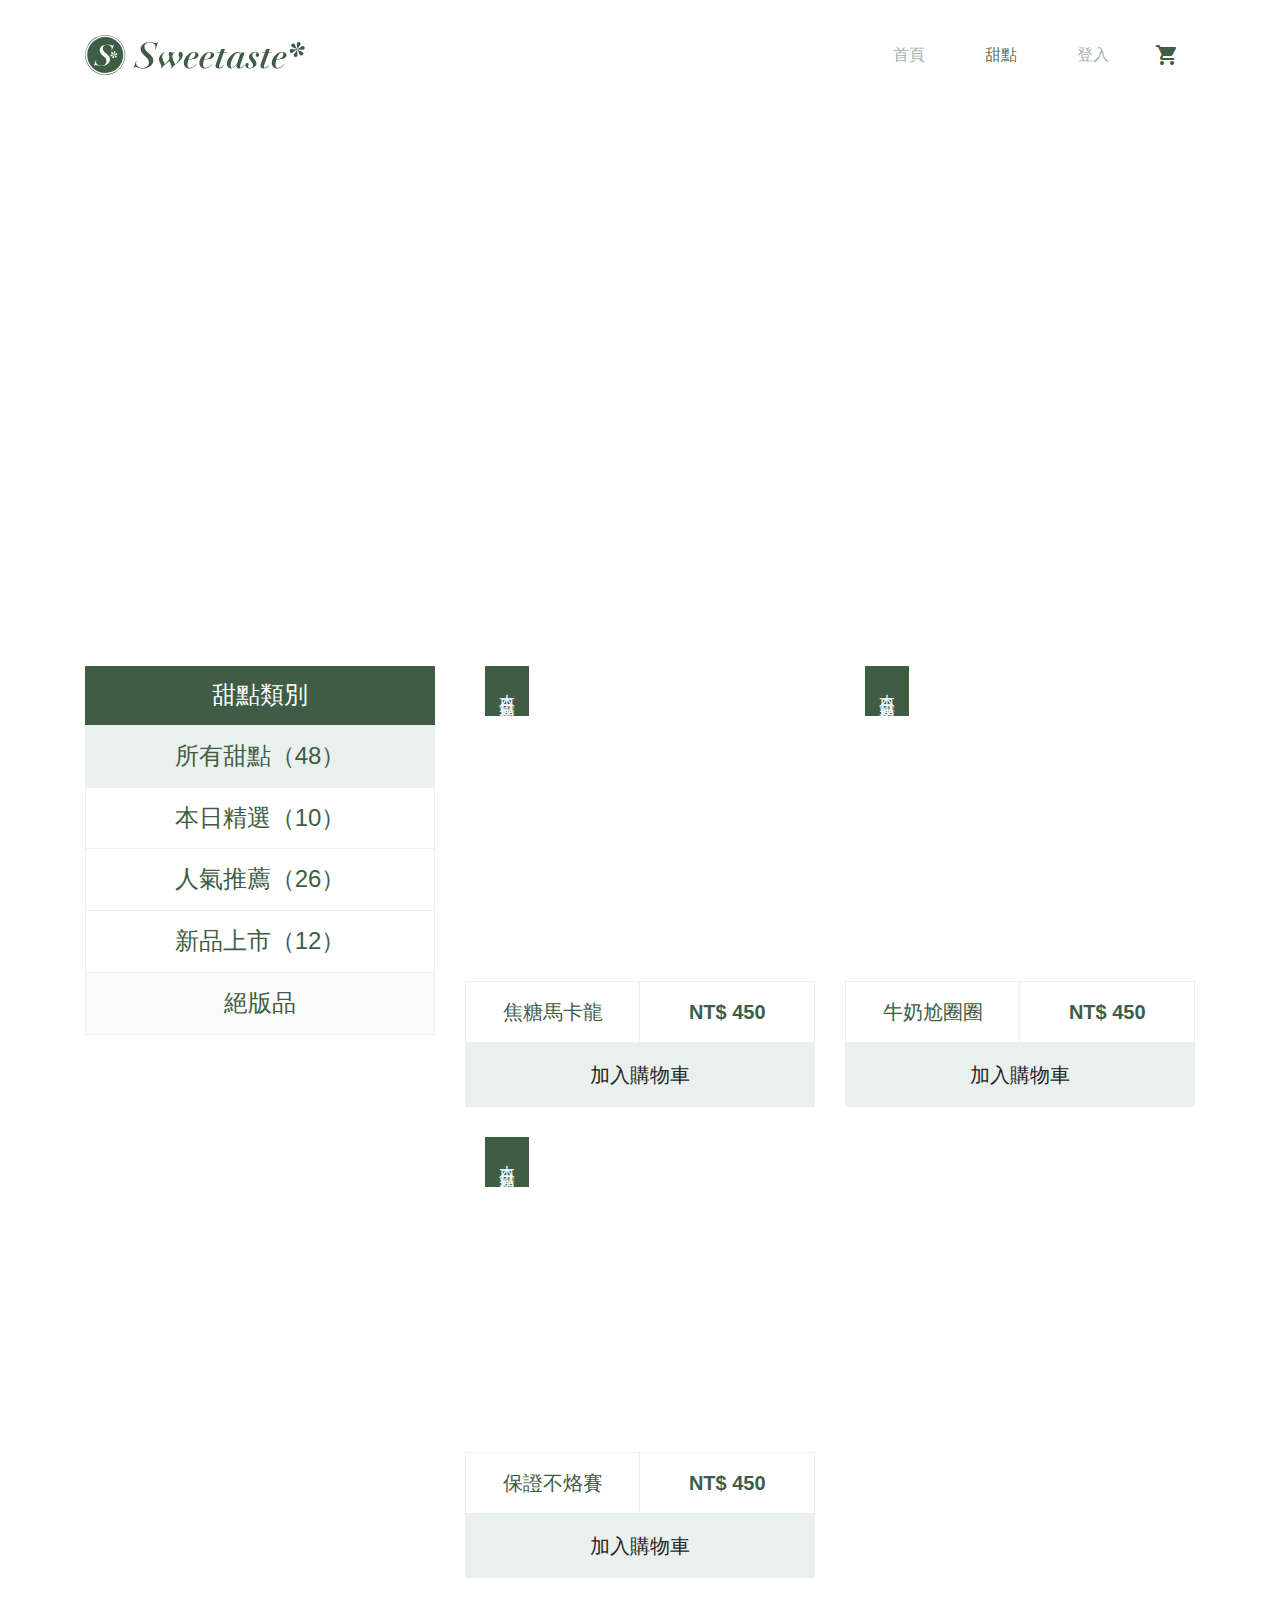
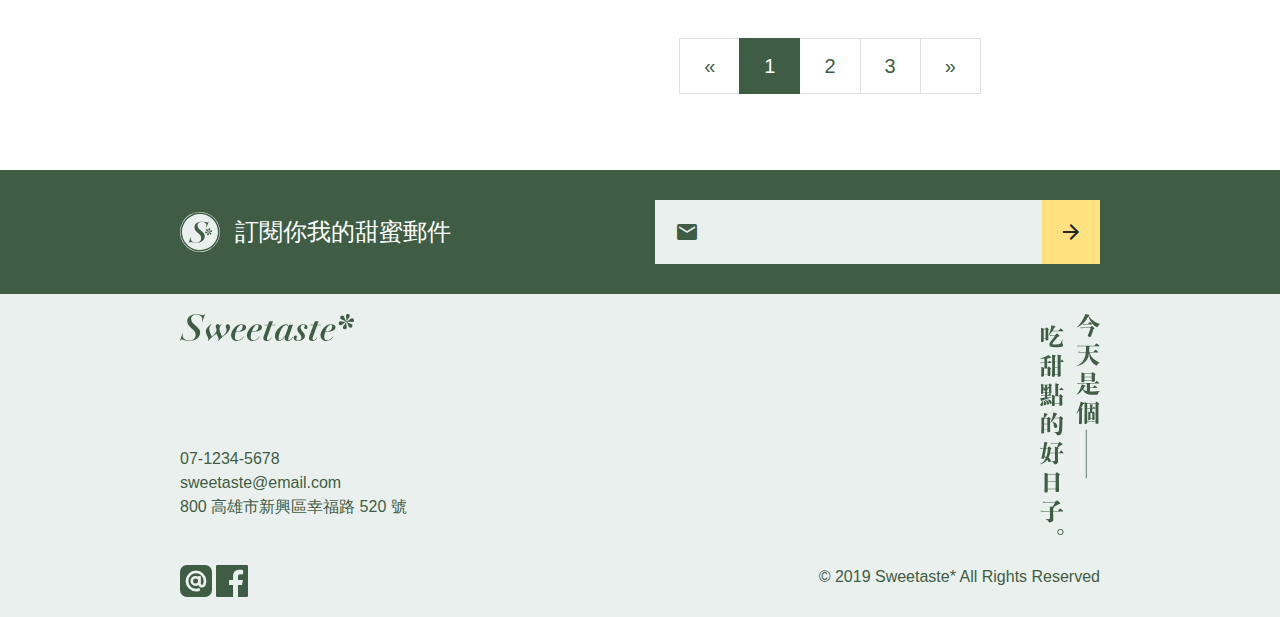
==== product.html @ 0f98a3c7 "Sweetaste v1.0" ====
<!DOCTYPE html>
<html lang="en">

<head>
    <meta charset="UTF-8">
    <title>Sweetaste - 產品列表</title>
    <meta name="viewport" content="width=device-width, initial-scale=1.0">
    <meta http-equiv="X-UA-Compatible" content="ie=edge">
    <meta name="keywords" content="Bootstrap, SASS, SCSS, Sweetaste,甜點電商, hexschool, 六角學院,">
    <meta property="description" content="六角學院 Bootstrap 課程最終作業，使用 Bootstrap 結合 SCSS 製作完成">
    <!-- Facebook -->
    <meta property="og:title" content="Sweetaste 六角甜點工坊">
    <meta property="og:description" content="六角學院 Bootstrap 課程最終作業">
    <meta property="og:locale" content="zh_tw">
    <meta property="og:type" content="website">
    <!-- logo -->
    <link rel="icon" href="./images/favicon_48.ico">
    <!-- Font Awesome 4.7.0 -->
    <link rel="stylesheet" href="https://cdnjs.cloudflare.com/ajax/libs/font-awesome/4.7.0/css/font-awesome.min.css">
    <!-- Google Web Fonts -->
    <link href="https://fonts.googleapis.com/icon?family=Material+Icons" rel="stylesheet">
    <!-- Custom CSS -->
    <link rel="stylesheet" href="./stylesheets/all.css">
</head>

<body>
    <!-- Navbar -->
    <nav class="navbar navbar-expand-md navbar-light bg-white">
        <div class="container">
            <!-- menu toggle button -->
            <button class="navbar-toggler d-flex align-items-center border-0 d-md-none" type="button"
                data-toggle="collapse" data-target="#navbarSupportedContent" aria-controls="navbarSupportedContent"
                aria-expanded="false" aria-label="Toggle navigation">
                <i class="material-icons">menu</i>
            </button>
            <!-- brand logo -->
            <a class="navbar-brand" href="./index.html">
                <img src="./images/logo-all-dark.svg" width="220" height="40" class="d-none d-md-inline-block">
                <img src="./images/logotype-sm-dark.svg" width="114" height="18" class="d-inline-block d-md-none">
            </a>
            <!-- cart link -->
            <a class="nav-link d-flex align-items-center order-md-1" style="font-size: 24px;" href="./cart.html">
                <i class="material-icons">shopping_cart</i>
            </a>
            <!-- dropdown menu -->
            <div class="collapse navbar-collapse" id="navbarSupportedContent">
                <!-- 靠右 -->
                <ul class="navbar-nav ml-auto ">
                    <li class="nav-item">
                        <a class="nav-link" href="./index.html">首頁</a>
                    </li>
                    <li class="nav-item active">
                        <a class="nav-link" href="./product.html">甜點 <span class="sr-only">(current)</span></a>
                    </li>
                    <li class="nav-item">
                        <a class="nav-link" href="./login.html">登入</a>
                    </li>
                </ul>
            </div>
        </div>
    </nav>

    <!-- 進版圖 -->
    <div class="container px-0 px-md-3">
        <header>
            <div class="bg-cover"
                style="background-image: url(https://images.unsplash.com/photo-1512484457149-266d165a4eca?ixlib=rb-0.3.5&ixid=eyJhcHBfaWQiOjEyMDd9&s=786581a33fd6c9343735655439ce2e5a&auto=format&fit=crop&w=1380&q=80); height: 496px;">
            </div>
        </header>
    </div>

    <!-- 產品選單 -->
    <div class="container my-6">
        <div class="row">
            <!-- 選單 -->
            <div class="col-md-4 mb-5">
                <h2 class="bg-primary text-white text-center py-3 mb-0 h4">甜點類別</h2>
                <div class="list-group text-center">
                    <a href="#" class="list-group-item list-group-item-action h4 text-primary active">
                        所有甜點（48）
                    </a>
                    <a href="#" class="list-group-item list-group-item-action h4 text-primary">本日精選（10）</a>
                    <a href="#" class="list-group-item list-group-item-action h4 text-primary">人氣推薦（26）</a>
                    <a href="#" class="list-group-item list-group-item-action h4 text-primary">新品上市（12）</a>
                    <a href="#" class="list-group-item list-group-item-action h4 text-primary disabled" tabindex="-1"
                        aria-disabled="true" style="background-color: #FBFBFC;">絕版品</a>
                </div>
            </div>
            <!-- 產品 -->
            <div class="col-md-8">
                <div class="row">
                    <div class="col-md-6">
                        <div class="item-card mb-5">
                            <!-- item-image -->
                            <div class="item-image bg-cover"
                                style="background-image: url(https://images.unsplash.com/photo-1534073737927-85f1ebff1f5d?ixlib=rb-0.3.5&ixid=eyJhcHBfaWQiOjEyMDd9&s=1204e5551548223af82981f0025984ef&auto=format&fit=crop&w=634&q=80);">
                                <div class="item-tag">本日精選</div>
                            </div>
                            <!-- item-info -->
                            <div class="row no-gutters item-info d-flex justify-content-center">
                                <div class="col item-name text-primary">焦糖馬卡龍</div>
                                <div class="col item-price text-primary text-strong"><strong>NT$ 450</strong></div>
                            </div>
                            <!-- item-cart -->
                            <a href="#" class="btn btn-block btn-primary-lighter item-cart">加入購物車</a>
                        </div>
                    </div>
                    <div class="col-md-6">
                        <div class="item-card mb-5">
                            <div class="item-image bg-cover"
                                style="background-image: url(https://images.unsplash.com/photo-1525059337994-6f2a1311b4d4?ixlib=rb-0.3.5&ixid=eyJhcHBfaWQiOjEyMDd9&s=7ce5bbf66bdb4ed3b6965f0b3618aa43&auto=format&fit=crop&w=654&q=80);">
                                <div class="item-tag">本日精選</div>
                            </div>
                            <div class="row no-gutters item-info d-flex justify-content-center">
                                <div class="col item-name text-primary">牛奶尬圈圈</div>
                                <div class="col item-price text-primary text-strong"><strong>NT$ 450</strong></div>
                            </div>
                            <a href="#" class="btn btn-block btn-primary-lighter item-cart">加入購物車</a>
                        </div>
                    </div>
                    <div class="col-md-6">
                        <div class="item-card mb-5">
                            <div class="item-image bg-cover"
                                style="background-image: url(https://images.unsplash.com/photo-1490474504059-bf2db5ab2348?ixlib=rb-0.3.5&ixid=eyJhcHBfaWQiOjEyMDd9&s=0cad6d3de8adbdf6298d4ca5d094f8c6&auto=format&fit=crop&w=1350&q=80);">
                                <div class="item-tag">本日精選</div>
                            </div>
                            <div class="row no-gutters item-info d-flex justify-content-center">
                                <div class="col item-name text-primary">保證不烙賽</div>
                                <div class="col item-price text-primary text-strong"><strong>NT$ 450</strong></div>
                            </div>
                            <a href="#" class="btn btn-block btn-primary-lighter item-cart">加入購物車</a>
                        </div>
                    </div>
                </div>
                <!-- 頁碼 -->
                <nav aria-label="Page navigation" class="mt-5">
                    <ul class="pagination justify-content-center pagination-lg">
                        <li class="page-item">
                            <a class="page-link" href="#" aria-label="Previous">
                                <span aria-hidden="true">&laquo;</span>
                            </a>
                        </li>
                        <li class="page-item active"><a class="page-link" href="#">1</a></li>
                        <li class="page-item"><a class="page-link" href="#">2</a></li>
                        <li class="page-item"><a class="page-link" href="#">3</a></li>
                        <li class="page-item">
                            <a class="page-link" href="#" aria-label="Next">
                                <span aria-hidden="true">&raquo;</span>
                            </a>
                        </li>
                    </ul>
                </nav>
            </div>
        </div>
    </div>


    <!-- 訂閱郵件 -->
    <section class="py-5 bg-primary">
        <div class="container">
            <div class="row justify-content-center">
                <!-- 上半 -->
                <div
                    class="col-md-5 d-flex align-items-center justify-content-center justify-content-md-start mb-4 mb-md-0">
                    <img src="./images/logo-light.svg" width="40" height="40">
                    <span class="h4 text-white mb-0 mx-3">訂閱你我的甜蜜郵件</span>
                </div>
                <!-- 下半 -->
                <div class="col-md-5">
                    <div class="custom-form d-flex">
                        <label for="subscription" class="material-icons custom-form-icon text-primary">
                            email
                        </label>
                        <input type="email" id="subscription" class="custom-form-input">
                        <button class="btn btn-accent btn-lg d-flex align-items-center" style="padding: 1rem 1rem;">
                            <i class="material-icons">
                                arrow_forward
                            </i>
                        </button>
                    </div>
                </div>
            </div>
        </div>
    </section>

    <!-- Footer -->
    <footer class="py-4 bg-primary-lighter">
        <div class="container">
            <!-- 上半 -->
            <div class="row justify-content-center">
                <div class="col-md-5 d-flex flex-column justify-content-between">
                    <!-- 要用 div 包住不然圖片寬度會跑掉 -->
                    <div>
                        <img src="./images/logotype-sm-dark.svg" height="27">
                    </div>
                    <ul class="list-unstyled mt-5 text-primary">
                        <li>07-1234-5678</li>
                        <li><a href="mailto:sweetaste@email.com">sweetaste@email.com</a></li>
                        <li>800 高雄市新興區幸福路 520 號</li>
                    </ul>
                </div>
                <div class="col-md-5 d-none d-md-block text-right">
                    <img src="./images/sm-今天是個吃甜點的好日子.svg" width="60">
                </div>
            </div>
            <!-- 下半 -->
            <div class="row mt-4 justify-content-center">
                <div class="col-md-5 mt-2">
                    <img src="./images/ic-line@.svg" height="32" width="32">
                    <img src="./images/ic-facebook.svg" height="32" width="32">
                </div>
                <div class="col-md-5 text-md-right mt-2">
                    <span class="text-primary">© 2019 Sweetaste* All Rights Reserved</span>
                </div>
            </div>
        </div>

    </footer>

    <!-- Bootstrap JS -->
    <script src="https://code.jquery.com/jquery-3.3.1.slim.min.js"
        integrity="sha384-q8i/X+965DzO0rT7abK41JStQIAqVgRVzpbzo5smXKp4YfRvH+8abtTE1Pi6jizo" crossorigin="anonymous">
    </script>
    <script src="https://cdnjs.cloudflare.com/ajax/libs/popper.js/1.14.7/umd/popper.min.js"
        integrity="sha384-UO2eT0CpHqdSJQ6hJty5KVphtPhzWj9WO1clHTMGa3JDZwrnQq4sF86dIHNDz0W1" crossorigin="anonymous">
    </script>
    <script src="https://stackpath.bootstrapcdn.com/bootstrap/4.3.1/js/bootstrap.min.js"
        integrity="sha384-JjSmVgyd0p3pXB1rRibZUAYoIIy6OrQ6VrjIEaFf/nJGzIxFDsf4x0xIM+B07jRM" crossorigin="anonymous">
    </script>
    <!-- Custom JS -->
    <script src="./js/all.js"></script>
</body>

</html>
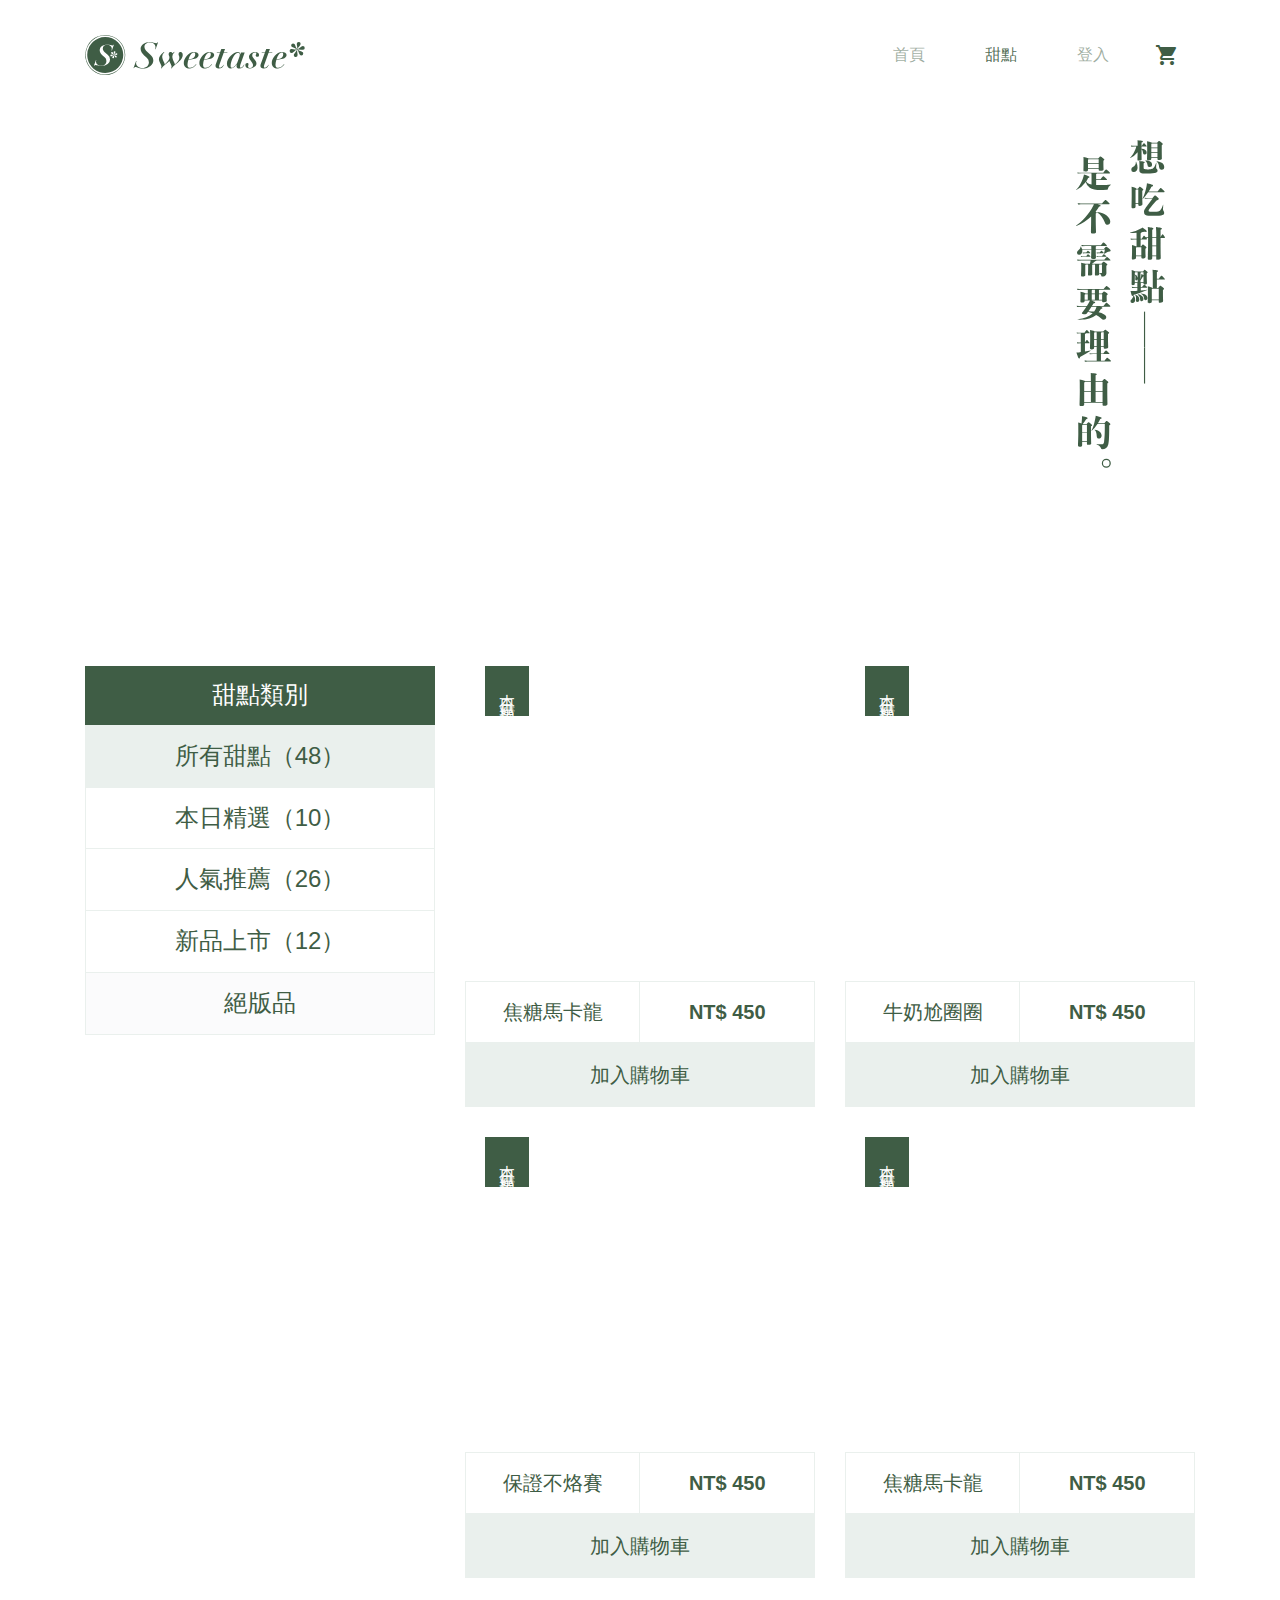
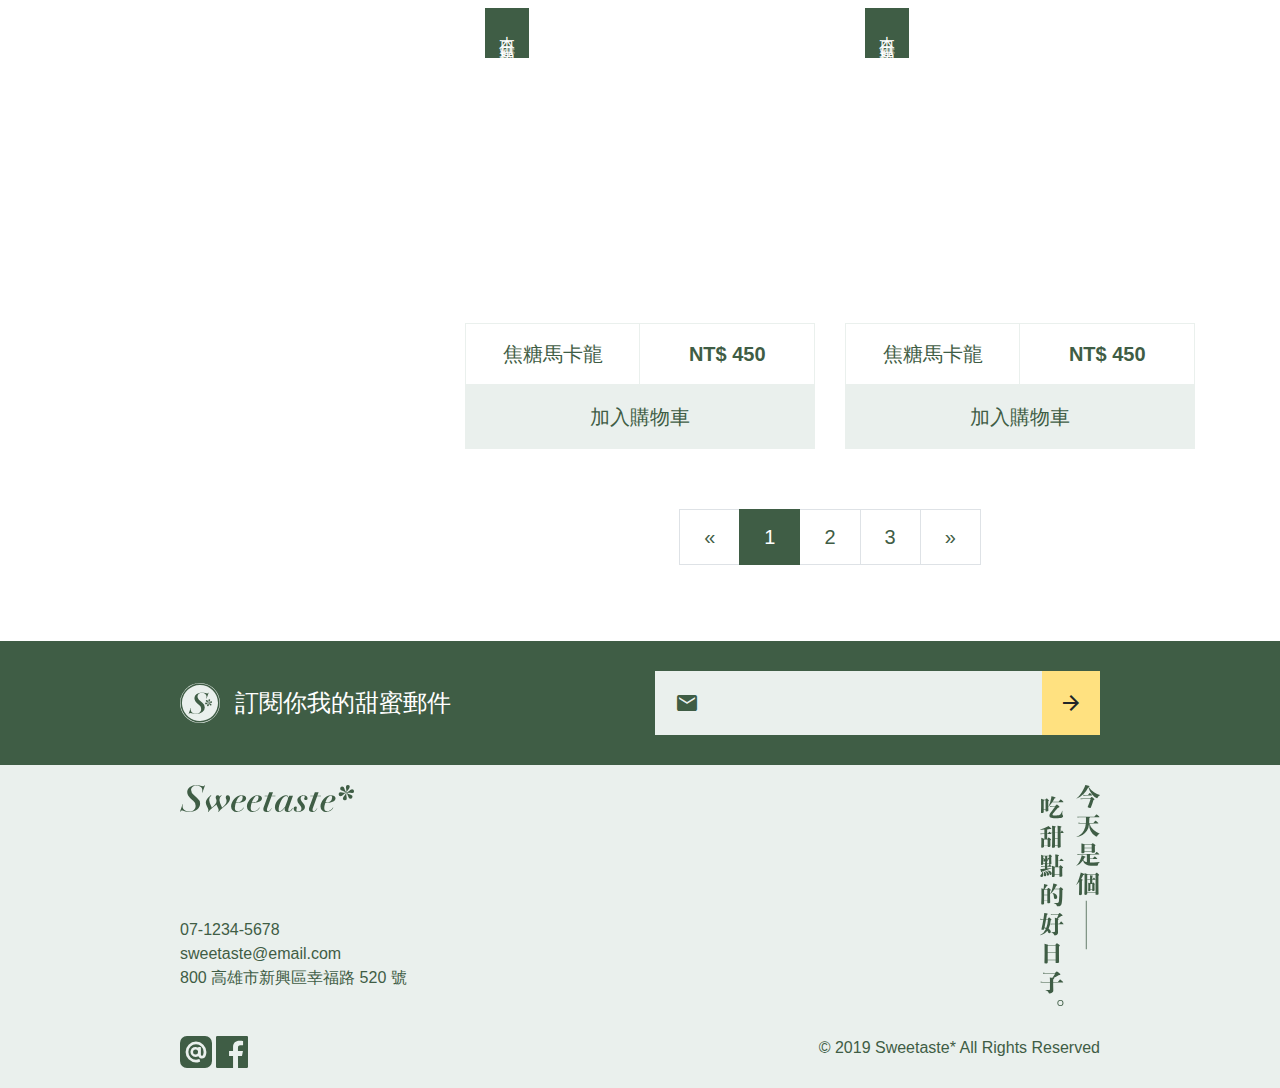
==== commit 4ff0c70f: "item-card updated" ====
--- a/product.html
+++ b/product.html
@@ -13,6 +13,8 @@
     <meta property="og:description" content="六角學院 Bootstrap 課程最終作業">
     <meta property="og:locale" content="zh_tw">
     <meta property="og:type" content="website">
+    <meta property="og:url" content="https://sealman234.github.io/Sweetaste/">
+    <meta property="og:image" content="https://images.unsplash.com/photo-1473256599800-b48c7c88cd7e?ixlib=rb-0.3.5&ixid=eyJhcHBfaWQiOjEyMDd9&s=ae0d68ab0db4ee79bdce92722b31112b&auto=format&fit=crop&w=2725&q=80">
     <!-- logo -->
     <link rel="icon" href="./images/favicon_48.ico">
     <!-- Font Awesome 4.7.0 -->
@@ -64,7 +66,8 @@
     <div class="container px-0 px-md-3">
         <header>
             <div class="bg-cover"
-                style="background-image: url(https://images.unsplash.com/photo-1512484457149-266d165a4eca?ixlib=rb-0.3.5&ixid=eyJhcHBfaWQiOjEyMDd9&s=786581a33fd6c9343735655439ce2e5a&auto=format&fit=crop&w=1380&q=80); height: 496px;">
+                style="background-image: url(https://images.unsplash.com/photo-1512484457149-266d165a4eca?ixlib=rb-0.3.5&ixid=eyJhcHBfaWQiOjEyMDd9&s=786581a33fd6c9343735655439ce2e5a&auto=format&fit=crop&w=1380&q=80); height: 496px; position: relative;">
+                <img src="./images/lg-想吃甜點是不需要理由的.svg" width="89" height="328" style="position: absolute; top: 30px; right: 30px;">
             </div>
         </header>
     </div>
@@ -128,6 +131,54 @@
                                 <div class="col item-name text-primary">保證不烙賽</div>
                                 <div class="col item-price text-primary text-strong"><strong>NT$ 450</strong></div>
                             </div>
+                            <a href="#" class="btn btn-block btn-primary-lighter item-cart">加入購物車</a>
+                        </div>
+                    </div>
+                    <div class="col-md-6">
+                        <div class="item-card mb-5">
+                            <!-- item-image -->
+                            <div class="item-image bg-cover"
+                                style="background-image: url(https://images.unsplash.com/photo-1490914327627-9fe8d52f4d90?ixlib=rb-1.2.1&ixid=eyJhcHBfaWQiOjEyMDd9&auto=format&fit=crop&w=634&q=80);">
+                                <div class="item-tag">本日精選</div>
+                            </div>
+                            <!-- item-info -->
+                            <div class="row no-gutters item-info d-flex justify-content-center">
+                                <div class="col item-name text-primary">焦糖馬卡龍</div>
+                                <div class="col item-price text-primary text-strong"><strong>NT$ 450</strong></div>
+                            </div>
+                            <!-- item-cart -->
+                            <a href="#" class="btn btn-block btn-primary-lighter item-cart">加入購物車</a>
+                        </div>
+                    </div>
+                    <div class="col-md-6">
+                        <div class="item-card mb-5">
+                            <!-- item-image -->
+                            <div class="item-image bg-cover"
+                                style="background-image: url(https://images.unsplash.com/photo-1514517220017-8ce97a34a7b6?ixlib=rb-1.2.1&auto=format&fit=crop&w=634&q=80);">
+                                <div class="item-tag">本日精選</div>
+                            </div>
+                            <!-- item-info -->
+                            <div class="row no-gutters item-info d-flex justify-content-center">
+                                <div class="col item-name text-primary">焦糖馬卡龍</div>
+                                <div class="col item-price text-primary text-strong"><strong>NT$ 450</strong></div>
+                            </div>
+                            <!-- item-cart -->
+                            <a href="#" class="btn btn-block btn-primary-lighter item-cart">加入購物車</a>
+                        </div>
+                    </div>
+                    <div class="col-md-6">
+                        <div class="item-card mb-5">
+                            <!-- item-image -->
+                            <div class="item-image bg-cover"
+                                style="background-image: url(https://images.unsplash.com/photo-1464305795204-6f5bbfc7fb81?ixlib=rb-1.2.1&ixid=eyJhcHBfaWQiOjEyMDd9&auto=format&fit=crop&w=1350&q=80);">
+                                <div class="item-tag">本日精選</div>
+                            </div>
+                            <!-- item-info -->
+                            <div class="row no-gutters item-info d-flex justify-content-center">
+                                <div class="col item-name text-primary">焦糖馬卡龍</div>
+                                <div class="col item-price text-primary text-strong"><strong>NT$ 450</strong></div>
+                            </div>
+                            <!-- item-cart -->
                             <a href="#" class="btn btn-block btn-primary-lighter item-cart">加入購物車</a>
                         </div>
                     </div>
